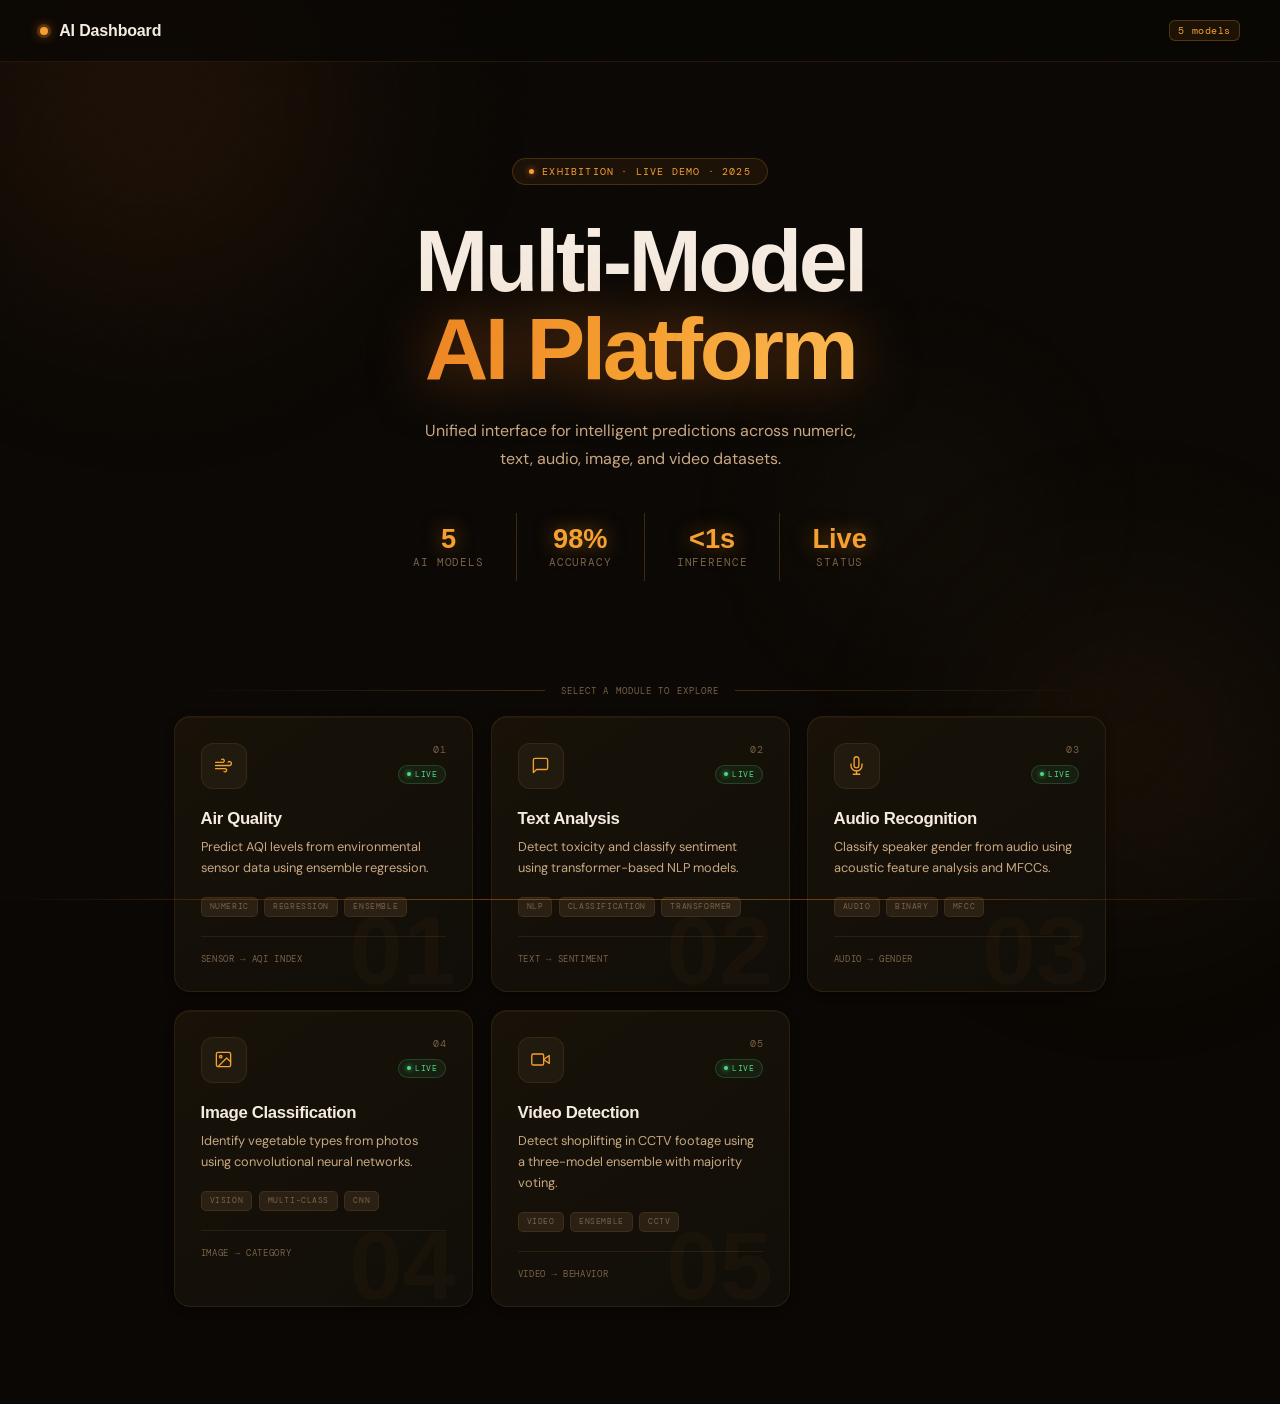
==== templates/index.html @ ebd384e9 "First and Final Commit" ====
<!DOCTYPE html>
<html lang="en">
<head>
<meta charset="UTF-8">
<meta name="viewport" content="width=device-width, initial-scale=1.0">
<title>Multi-Model AI Dashboard</title>
<link href="https://fonts.googleapis.com/css2?family=DM+Sans:wght@300;400;500;600&family=DM+Mono:wght@400;500&display=swap" rel="stylesheet">
<style>
*, *::before, *::after { box-sizing: border-box; margin: 0; padding: 0; }

:root {
  --bg:        #0a0704;
  --bg2:       #110e09;
  --surface:   #181208;
  --surface2:  #211a0e;
  --surface3:  #2a2114;

  --border:    rgba(255,160,60,0.10);
  --border2:   rgba(255,160,60,0.22);
  --border3:   rgba(255,160,60,0.40);

  --text:      #f5ebe0;
  --text2:     #c9a882;
  --muted:     #7a6248;

  --accent:       #e8721c;
  --accent2:      #f5a030;
  --accent3:      #ffc96a;
  --accent-glow:  rgba(232,114,28,0.35);
  --accent-light: rgba(232,114,28,0.08);
  --accent-mid:   rgba(232,114,28,0.18);

  --sans: 'DM Sans', sans-serif;
  --display: 'Syne', sans-serif;
  --mono: 'DM Mono', monospace;

  --r: 16px;
}

html { scroll-behavior: smooth; }

body {
  font-family: var(--sans);
  background: var(--bg);
  color: var(--text);
  min-height: 100vh;
  overflow-x: hidden;
}

/* ─── NOISE OVERLAY ─── */
body::before {
  content: '';
  position: fixed; inset: 0; z-index: 0;
  background-image: url("data:image/svg+xml,%3Csvg viewBox='0 0 256 256' xmlns='http://www.w3.org/2000/svg'%3E%3Cfilter id='n'%3E%3CfeTurbulence type='fractalNoise' baseFrequency='0.9' numOctaves='4' stitchTiles='stitch'/%3E%3C/filter%3E%3Crect width='100%25' height='100%25' filter='url(%23n)' opacity='0.04'/%3E%3C/svg%3E");
  background-size: 200px;
  pointer-events: none;
  opacity: 0.6;
}

/* ─── AMBIENT GLOW ORBS ─── */
.orb {
  position: fixed; border-radius: 50%;
  filter: blur(80px); pointer-events: none; z-index: 0;
  animation: drift 18s ease-in-out infinite alternate;
}
.orb-1 {
  width: 600px; height: 600px;
  background: radial-gradient(circle, rgba(232,114,28,0.12) 0%, transparent 70%);
  top: -200px; left: -150px;
}
.orb-2 {
  width: 500px; height: 500px;
  background: radial-gradient(circle, rgba(245,160,48,0.08) 0%, transparent 70%);
  bottom: -100px; right: -100px;
  animation-delay: -9s; animation-direction: alternate-reverse;
}
.orb-3 {
  width: 300px; height: 300px;
  background: radial-gradient(circle, rgba(255,201,106,0.06) 0%, transparent 70%);
  top: 40%; left: 60%;
  animation-delay: -4s;
}
@keyframes drift {
  from { transform: translate(0,0) scale(1); }
  to   { transform: translate(30px, 40px) scale(1.08); }
}

/* ─── NAV ─── */
nav {
  display: flex; align-items: center; justify-content: space-between;
  padding: 0 2.5rem; height: 62px;
  background: rgba(10,7,4,0.75);
  backdrop-filter: blur(20px);
  border-bottom: 1px solid var(--border);
  position: sticky; top: 0; z-index: 100;
}
.nav-left { display: flex; align-items: center; gap: 0.7rem; }
.nav-dot {
  width: 8px; height: 8px; border-radius: 50%;
  background: var(--accent2);
  box-shadow: 0 0 0 3px rgba(245,160,48,0.2), 0 0 12px var(--accent);
  animation: pulse 2.5s ease infinite;
}
@keyframes pulse {
  0%,100%{ box-shadow: 0 0 0 3px rgba(245,160,48,0.2), 0 0 12px var(--accent); }
  50%    { box-shadow: 0 0 0 6px rgba(245,160,48,0.05), 0 0 24px var(--accent); }
}
.nav-name {
  font-family: var(--display); font-size: 1rem; font-weight: 700;
  color: var(--text); letter-spacing: -0.01em;
}
.nav-badge {
  font-family: var(--mono); font-size: 0.6rem;
  color: var(--accent2); background: rgba(245,160,48,0.08);
  border: 1px solid rgba(245,160,48,0.25); border-radius: 6px;
  padding: 0.18rem 0.5rem; letter-spacing: 0.06em;
}

/* ─── HERO ─── */
.hero {
  position: relative; z-index: 1;
  max-width: 780px; margin: 0 auto;
  padding: 6rem 2rem 3rem;
  text-align: center;
}

.hero-eyebrow {
  display: inline-flex; align-items: center; gap: 0.5rem;
  font-family: var(--mono); font-size: 0.62rem; letter-spacing: 0.12em;
  text-transform: uppercase; color: var(--accent2);
  background: rgba(245,160,48,0.07);
  border: 1px solid rgba(245,160,48,0.2);
  border-radius: 999px; padding: 0.35rem 1rem;
  margin-bottom: 2rem;
  animation: fadeUp 0.5s ease both;
}
.hero-eyebrow::before {
  content: ''; width: 5px; height: 5px; border-radius: 50%;
  background: var(--accent2);
  box-shadow: 0 0 6px var(--accent);
}

.hero h1 {
  font-family: var(--display);
  font-size: clamp(3rem, 7vw, 5.5rem);
  font-weight: 800; line-height: 1.0;
  letter-spacing: -0.04em;
  color: var(--text);
  margin-bottom: 1.5rem;
  animation: fadeUp 0.5s 0.1s ease both;
}
.hero h1 .line2 {
  display: block;
  background: linear-gradient(110deg, var(--accent) 0%, var(--accent2) 50%, var(--accent3) 100%);
  -webkit-background-clip: text; -webkit-text-fill-color: transparent;
  background-clip: text;
  filter: drop-shadow(0 0 30px rgba(232,114,28,0.5));
}

.hero-sub {
  font-size: 1rem; color: var(--text2); line-height: 1.75;
  max-width: 460px; margin: 0 auto 2.5rem;
  animation: fadeUp 0.5s 0.18s ease both;
}

/* stat strip */
.hero-stats {
  display: flex; align-items: center; justify-content: center; gap: 0;
  margin-bottom: 3.5rem;
  animation: fadeUp 0.5s 0.24s ease both;
}
.stat {
  padding: 0.75rem 2rem;
  border-left: 1px solid var(--border2);
  text-align: center;
}
.stat:first-child { border-left: none; }
.stat-val {
  font-family: var(--display); font-size: 1.7rem; font-weight: 800;
  color: var(--accent2); line-height: 1;
  text-shadow: 0 0 20px rgba(245,160,48,0.5);
}
.stat-lbl {
  font-size: 0.67rem; color: var(--muted); letter-spacing: 0.08em;
  text-transform: uppercase; margin-top: 0.2rem;
  font-family: var(--mono);
}

/* ─── SECTION LABEL ─── */
.section-label {
  max-width: 980px; margin: 0 auto;
  padding: 0 1.5rem 1.2rem;
  display: flex; align-items: center; gap: 1rem;
  position: relative; z-index: 1;
  animation: fadeUp 0.5s 0.3s ease both;
}
.section-label::before {
  content: '';
  flex: 1; height: 1px;
  background: linear-gradient(to right, transparent, var(--border2));
}
.section-label-text {
  font-family: var(--mono); font-size: 0.58rem;
  color: var(--muted); letter-spacing: 0.12em; text-transform: uppercase;
  white-space: nowrap;
}
.section-label::after {
  content: '';
  flex: 1; height: 1px;
  background: linear-gradient(to left, transparent, var(--border2));
}

/* ─── GRID ─── */
.grid {
  max-width: 980px; margin: 0 auto;
  padding: 0 1.5rem 6rem;
  display: grid;
  grid-template-columns: repeat(3, 1fr);
  gap: 1.1rem;
  position: relative; z-index: 1;
}
@media(max-width:820px){ .grid{ grid-template-columns: repeat(2,1fr); } }
@media(max-width:520px){ .grid{ grid-template-columns: 1fr; } }

/* ─── CARD ─── */
.card {
  background: linear-gradient(145deg, var(--surface) 0%, var(--bg2) 100%);
  border: 1px solid var(--border);
  border-radius: var(--r);
  padding: 1.6rem;
  cursor: pointer;
  position: relative; overflow: hidden;
  transition: transform 0.3s cubic-bezier(0.34,1.56,0.64,1),
              box-shadow 0.3s ease,
              border-color 0.22s;
  box-shadow: 0 2px 8px rgba(0,0,0,0.4), 0 1px 0 rgba(255,160,60,0.05) inset;
}

/* staggered entry */
.card { animation: cardUp 0.5s ease both; }
.card:nth-child(1){ animation-delay: 0.35s; }
.card:nth-child(2){ animation-delay: 0.42s; }
.card:nth-child(3){ animation-delay: 0.49s; }
.card:nth-child(4){ animation-delay: 0.56s; }
.card:nth-child(5){ animation-delay: 0.63s; }

@keyframes cardUp {
  from { opacity: 0; transform: translateY(24px) scale(0.97); }
  to   { opacity: 1; transform: translateY(0) scale(1); }
}

.card:hover {
  transform: translateY(-7px) scale(1.015);
  box-shadow: 0 20px 50px rgba(0,0,0,0.6),
              0 0 0 1px var(--border2),
              0 0 40px rgba(232,114,28,0.12);
  border-color: var(--border2);
}

/* gradient top bar */
.card::before {
  content: '';
  position: absolute; top: 0; left: 0; right: 0; height: 1px;
  background: linear-gradient(90deg, transparent, var(--accent), var(--accent2), transparent);
  opacity: 0;
  transition: opacity 0.3s ease;
}
.card:hover::before { opacity: 1; }

/* inner glow on hover */
.card::after {
  content: '';
  position: absolute; inset: 0;
  background: radial-gradient(ellipse at 50% 0%, rgba(232,114,28,0.06) 0%, transparent 65%);
  opacity: 0; transition: opacity 0.3s ease;
  pointer-events: none;
}
.card:hover::after { opacity: 1; }

/* number watermark */
.card-watermark {
  position: absolute; bottom: -0.5rem; right: 1rem;
  font-family: var(--display); font-size: 6rem; font-weight: 800;
  color: rgba(255,160,60,0.03); line-height: 1;
  pointer-events: none; user-select: none;
  transition: color 0.3s;
}
.card:hover .card-watermark { color: rgba(255,160,60,0.06); }

/* card top row */
.card-head {
  display: flex; align-items: flex-start; justify-content: space-between;
  margin-bottom: 1.3rem;
}
.card-icon {
  width: 46px; height: 46px; border-radius: 12px;
  background: var(--surface2);
  border: 1px solid var(--border);
  display: flex; align-items: center; justify-content: center;
  position: relative; overflow: hidden;
  transition: background 0.22s, border-color 0.22s, box-shadow 0.22s;
}
.card-icon::before {
  content: '';
  position: absolute; inset: 0;
  background: radial-gradient(circle at 50% 0%, rgba(232,114,28,0.15) 0%, transparent 70%);
  opacity: 0; transition: opacity 0.22s;
}
.card:hover .card-icon { background: rgba(232,114,28,0.1); border-color: var(--border3); box-shadow: 0 0 14px rgba(232,114,28,0.2); }
.card:hover .card-icon::before { opacity: 1; }
.card-icon svg {
  width: 19px; height: 19px;
  stroke: var(--accent2); fill: none;
  stroke-width: 1.7; stroke-linecap: round; stroke-linejoin: round;
  transition: stroke 0.22s, filter 0.22s;
  position: relative; z-index: 1;
}
.card:hover .card-icon svg {
  stroke: var(--accent3);
  filter: drop-shadow(0 0 6px rgba(232,114,28,0.8));
}

.card-meta {
  text-align: right;
}
.card-idx {
  font-family: var(--mono); font-size: 0.6rem;
  color: var(--muted); letter-spacing: 0.08em;
  display: block; margin-bottom: 0.3rem;
}

/* status pill */
.status-pill {
  display: inline-flex; align-items: center; gap: 0.28rem;
  font-family: var(--mono); font-size: 0.52rem; letter-spacing: 0.06em;
  color: #4ade80; background: rgba(74,222,128,0.07);
  border: 1px solid rgba(74,222,128,0.2); border-radius: 999px;
  padding: 0.18rem 0.5rem;
}
.status-pill::before {
  content: ''; width: 4px; height: 4px; border-radius: 50%;
  background: #4ade80;
  box-shadow: 0 0 5px #4ade80;
}

/* card body */
.card-name {
  font-family: var(--display);
  font-size: 1.05rem; font-weight: 700;
  color: var(--text); margin-bottom: 0.4rem;
  letter-spacing: -0.02em;
  transition: color 0.2s;
}
.card:hover .card-name { color: var(--accent3); }
.card-desc {
  font-size: 0.8rem; color: var(--text2);
  line-height: 1.65; margin-bottom: 1.2rem;
}

/* tag row */
.card-tags { display: flex; gap: 0.4rem; flex-wrap: wrap; margin-bottom: 1.2rem; }
.tag {
  font-family: var(--mono); font-size: 0.53rem; letter-spacing: 0.07em;
  text-transform: uppercase; color: var(--muted);
  background: var(--surface3); border: 1px solid var(--border);
  border-radius: 5px; padding: 0.2rem 0.5rem;
  transition: color 0.2s, background 0.2s, border-color 0.2s;
}
.card:hover .tag { color: var(--accent2); background: rgba(232,114,28,0.08); border-color: rgba(232,114,28,0.2); }

/* card footer */
.card-foot {
  display: flex; align-items: center; justify-content: space-between;
  padding-top: 1rem;
  border-top: 1px solid var(--border);
}
.card-type {
  font-family: var(--mono); font-size: 0.57rem;
  color: var(--muted); letter-spacing: 0.07em; text-transform: uppercase;
}
.card-cta {
  display: flex; align-items: center; gap: 0.35rem;
  font-size: 0.73rem; font-weight: 600;
  font-family: var(--display);
  color: var(--accent);
  opacity: 0; transform: translateX(-6px);
  transition: opacity 0.22s, transform 0.22s, color 0.22s;
}
.card:hover .card-cta { opacity: 1; transform: translateX(0); color: var(--accent2); }
.card-cta svg {
  width: 13px; height: 13px;
  stroke: currentColor; fill: none;
  stroke-width: 2.2; stroke-linecap: round; stroke-linejoin: round;
}

/* ─── BOTTOM GLOW LINE ─── */
.bottom-glow {
  position: fixed; bottom: 0; left: 0; right: 0; height: 1px;
  background: linear-gradient(90deg, transparent 0%, var(--accent) 30%, var(--accent2) 50%, var(--accent) 70%, transparent 100%);
  opacity: 0.4; z-index: 99; pointer-events: none;
}

/* ─── ANIMATIONS ─── */
@keyframes fadeUp {
  from { opacity: 0; transform: translateY(16px); }
  to   { opacity: 1; transform: translateY(0); }
}

/* ─── SCROLLBAR ─── */
::-webkit-scrollbar { width: 6px; }
::-webkit-scrollbar-track { background: var(--bg); }
::-webkit-scrollbar-thumb { background: var(--surface3); border-radius: 3px; }
::-webkit-scrollbar-thumb:hover { background: var(--border3); }
</style>
</head>
<body>

<!-- Ambient -->
<div class="orb orb-1"></div>
<div class="orb orb-2"></div>
<div class="orb orb-3"></div>
<div class="bottom-glow"></div>

<!-- NAV -->
<nav>
  <div class="nav-left">
    <div class="nav-dot"></div>
    <div class="nav-name">AI Dashboard</div>
  </div>
  <div class="nav-badge">5 models</div>
</nav>

<!-- HERO -->
<div class="hero">
  <div class="hero-eyebrow">Exhibition · Live Demo · 2025</div>
  <h1>
    Multi-Model
    <span class="line2">AI Platform</span>
  </h1>
  <p class="hero-sub">Unified interface for intelligent predictions across numeric, text, audio, image, and video datasets.</p>

  <div class="hero-stats">
    <div class="stat">
      <div class="stat-val">5</div>
      <div class="stat-lbl">AI Models</div>
    </div>
    <div class="stat">
      <div class="stat-val">98%</div>
      <div class="stat-lbl">Accuracy</div>
    </div>
    <div class="stat">
      <div class="stat-val">&lt;1s</div>
      <div class="stat-lbl">Inference</div>
    </div>
    <div class="stat">
      <div class="stat-val">Live</div>
      <div class="stat-lbl">Status</div>
    </div>
  </div>
</div>

<!-- SECTION LABEL -->
<div class="section-label">
  <span class="section-label-text">Select a module to explore</span>
</div>

<!-- CARD GRID -->
<div class="grid">

  <div class="card" onclick="go('/numeric')">
    <div class="card-watermark">01</div>
    <div class="card-head">
      <div class="card-icon">
        <svg viewBox="0 0 24 24"><path d="M9.59 4.59A2 2 0 1 1 11 8H2m10.59 11.41A2 2 0 1 0 14 16H2m15.73-8.27A2.5 2.5 0 1 1 19.5 12H2"/></svg>
      </div>
      <div class="card-meta">
        <span class="card-idx">01</span>
        <span class="status-pill">LIVE</span>
      </div>
    </div>
    <div class="card-name">Air Quality</div>
    <div class="card-desc">Predict AQI levels from environmental sensor data using ensemble regression.</div>
    <div class="card-tags">
      <span class="tag">Numeric</span>
      <span class="tag">Regression</span>
      <span class="tag">Ensemble</span>
    </div>
    <div class="card-foot">
      <span class="card-type">Sensor → AQI Index</span>
      <span class="card-cta">Open <svg viewBox="0 0 24 24"><line x1="5" y1="12" x2="19" y2="12"/><polyline points="12 5 19 12 12 19"/></svg></span>
    </div>
  </div>

  <div class="card" onclick="go('/text')">
    <div class="card-watermark">02</div>
    <div class="card-head">
      <div class="card-icon">
        <svg viewBox="0 0 24 24"><path d="M21 15a2 2 0 0 1-2 2H7l-4 4V5a2 2 0 0 1 2-2h14a2 2 0 0 1 2 2z"/></svg>
      </div>
      <div class="card-meta">
        <span class="card-idx">02</span>
        <span class="status-pill">LIVE</span>
      </div>
    </div>
    <div class="card-name">Text Analysis</div>
    <div class="card-desc">Detect toxicity and classify sentiment using transformer-based NLP models.</div>
    <div class="card-tags">
      <span class="tag">NLP</span>
      <span class="tag">Classification</span>
      <span class="tag">Transformer</span>
    </div>
    <div class="card-foot">
      <span class="card-type">Text → Sentiment</span>
      <span class="card-cta">Open <svg viewBox="0 0 24 24"><line x1="5" y1="12" x2="19" y2="12"/><polyline points="12 5 19 12 12 19"/></svg></span>
    </div>
  </div>

  <div class="card" onclick="go('/audio')">
    <div class="card-watermark">03</div>
    <div class="card-head">
      <div class="card-icon">
        <svg viewBox="0 0 24 24"><path d="M12 1a3 3 0 0 0-3 3v8a3 3 0 0 0 6 0V4a3 3 0 0 0-3-3z"/><path d="M19 10v2a7 7 0 0 1-14 0v-2"/><line x1="12" y1="19" x2="12" y2="23"/><line x1="8" y1="23" x2="16" y2="23"/></svg>
      </div>
      <div class="card-meta">
        <span class="card-idx">03</span>
        <span class="status-pill">LIVE</span>
      </div>
    </div>
    <div class="card-name">Audio Recognition</div>
    <div class="card-desc">Classify speaker gender from audio using acoustic feature analysis and MFCCs.</div>
    <div class="card-tags">
      <span class="tag">Audio</span>
      <span class="tag">Binary</span>
      <span class="tag">MFCC</span>
    </div>
    <div class="card-foot">
      <span class="card-type">Audio → Gender</span>
      <span class="card-cta">Open <svg viewBox="0 0 24 24"><line x1="5" y1="12" x2="19" y2="12"/><polyline points="12 5 19 12 12 19"/></svg></span>
    </div>
  </div>

  <div class="card" onclick="go('/image')">
    <div class="card-watermark">04</div>
    <div class="card-head">
      <div class="card-icon">
        <svg viewBox="0 0 24 24"><rect x="3" y="3" width="18" height="18" rx="2"/><circle cx="8.5" cy="8.5" r="1.5"/><polyline points="21 15 16 10 5 21"/></svg>
      </div>
      <div class="card-meta">
        <span class="card-idx">04</span>
        <span class="status-pill">LIVE</span>
      </div>
    </div>
    <div class="card-name">Image Classification</div>
    <div class="card-desc">Identify vegetable types from photos using convolutional neural networks.</div>
    <div class="card-tags">
      <span class="tag">Vision</span>
      <span class="tag">Multi-class</span>
      <span class="tag">CNN</span>
    </div>
    <div class="card-foot">
      <span class="card-type">Image → Category</span>
      <span class="card-cta">Open <svg viewBox="0 0 24 24"><line x1="5" y1="12" x2="19" y2="12"/><polyline points="12 5 19 12 12 19"/></svg></span>
    </div>
  </div>

  <div class="card" onclick="go('/video')">
    <div class="card-watermark">05</div>
    <div class="card-head">
      <div class="card-icon">
        <svg viewBox="0 0 24 24"><polygon points="23 7 16 12 23 17 23 7"/><rect x="1" y="5" width="15" height="14" rx="2"/></svg>
      </div>
      <div class="card-meta">
        <span class="card-idx">05</span>
        <span class="status-pill">LIVE</span>
      </div>
    </div>
    <div class="card-name">Video Detection</div>
    <div class="card-desc">Detect shoplifting in CCTV footage using a three-model ensemble with majority voting.</div>
    <div class="card-tags">
      <span class="tag">Video</span>
      <span class="tag">Ensemble</span>
      <span class="tag">CCTV</span>
    </div>
    <div class="card-foot">
      <span class="card-type">Video → Behavior</span>
      <span class="card-cta">Open <svg viewBox="0 0 24 24"><line x1="5" y1="12" x2="19" y2="12"/><polyline points="12 5 19 12 12 19"/></svg></span>
    </div>
  </div>

</div>
<script>
function go(path) { 
  window.location.href = path; 
}

// Subtle parallax on orbs
document.addEventListener('mousemove', e => {
  const x = (e.clientX / window.innerWidth - 0.5) * 20;
  const y = (e.clientY / window.innerHeight - 0.5) * 20;
  document.querySelectorAll('.orb').forEach((orb, i) => {
    const factor = (i + 1) * 0.4;
    orb.style.transform = `translate(${x * factor}px, ${y * factor}px)`;
  });
});

// ✅ AUTO SCROLL AFTER 5 SECONDS
setTimeout(() => {
  document.querySelector('.section-label').scrollIntoView({
    behavior: 'smooth'
  });
}, 5000);
</script>
</body>
</html>
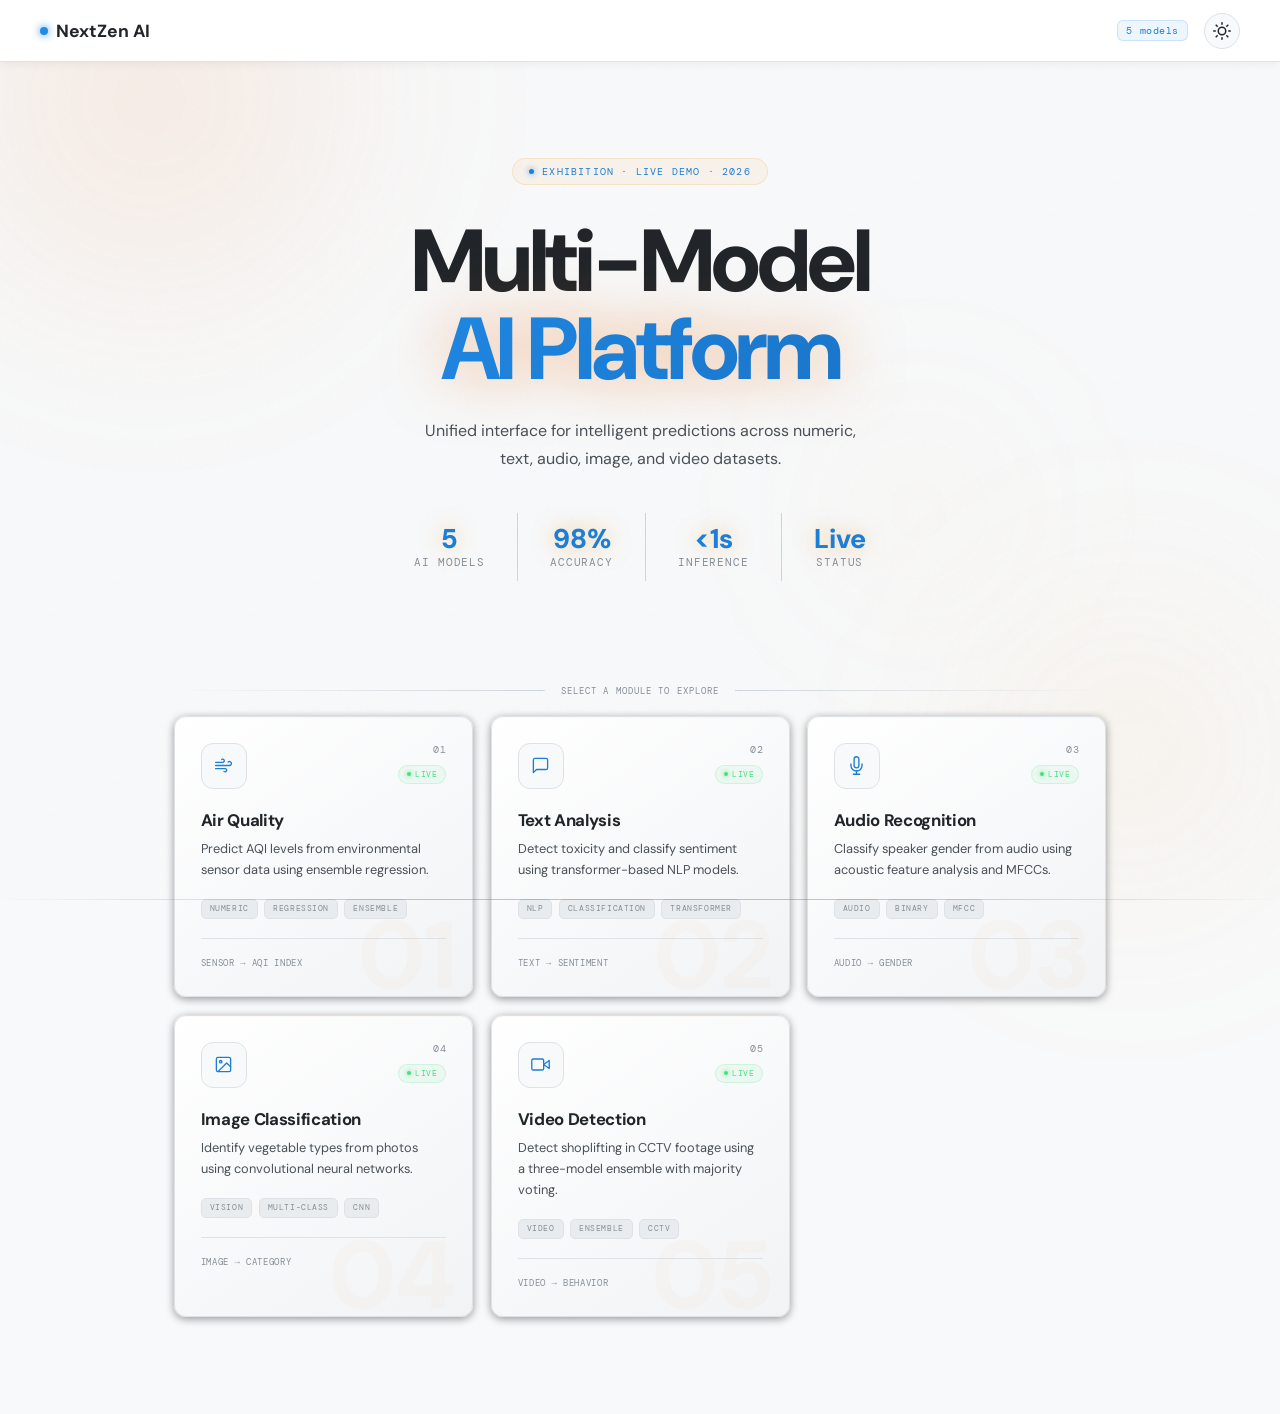
==== commit 210ed42b: "add global CSS styles, UI templates, theme management, and vegetable classification" ====
--- a/templates/index.html
+++ b/templates/index.html
@@ -1,614 +1,847 @@
 <!DOCTYPE html>
 <html lang="en">
+
 <head>
-<meta charset="UTF-8">
-<meta name="viewport" content="width=device-width, initial-scale=1.0">
-<title>Multi-Model AI Dashboard</title>
-<link href="https://fonts.googleapis.com/css2?family=DM+Sans:wght@300;400;500;600&family=DM+Mono:wght@400;500&display=swap" rel="stylesheet">
-<style>
-*, *::before, *::after { box-sizing: border-box; margin: 0; padding: 0; }
-
-:root {
-  --bg:        #0a0704;
-  --bg2:       #110e09;
-  --surface:   #181208;
-  --surface2:  #211a0e;
-  --surface3:  #2a2114;
-
-  --border:    rgba(255,160,60,0.10);
-  --border2:   rgba(255,160,60,0.22);
-  --border3:   rgba(255,160,60,0.40);
-
-  --text:      #f5ebe0;
-  --text2:     #c9a882;
-  --muted:     #7a6248;
-
-  --accent:       #e8721c;
-  --accent2:      #f5a030;
-  --accent3:      #ffc96a;
-  --accent-glow:  rgba(232,114,28,0.35);
-  --accent-light: rgba(232,114,28,0.08);
-  --accent-mid:   rgba(232,114,28,0.18);
-
-  --sans: 'DM Sans', sans-serif;
-  --display: 'Syne', sans-serif;
-  --mono: 'DM Mono', monospace;
-
-  --r: 16px;
-}
-
-html { scroll-behavior: smooth; }
-
-body {
-  font-family: var(--sans);
-  background: var(--bg);
-  color: var(--text);
-  min-height: 100vh;
-  overflow-x: hidden;
-}
-
-/* ─── NOISE OVERLAY ─── */
-body::before {
-  content: '';
-  position: fixed; inset: 0; z-index: 0;
-  background-image: url("data:image/svg+xml,%3Csvg viewBox='0 0 256 256' xmlns='http://www.w3.org/2000/svg'%3E%3Cfilter id='n'%3E%3CfeTurbulence type='fractalNoise' baseFrequency='0.9' numOctaves='4' stitchTiles='stitch'/%3E%3C/filter%3E%3Crect width='100%25' height='100%25' filter='url(%23n)' opacity='0.04'/%3E%3C/svg%3E");
-  background-size: 200px;
-  pointer-events: none;
-  opacity: 0.6;
-}
-
-/* ─── AMBIENT GLOW ORBS ─── */
-.orb {
-  position: fixed; border-radius: 50%;
-  filter: blur(80px); pointer-events: none; z-index: 0;
-  animation: drift 18s ease-in-out infinite alternate;
-}
-.orb-1 {
-  width: 600px; height: 600px;
-  background: radial-gradient(circle, rgba(232,114,28,0.12) 0%, transparent 70%);
-  top: -200px; left: -150px;
-}
-.orb-2 {
-  width: 500px; height: 500px;
-  background: radial-gradient(circle, rgba(245,160,48,0.08) 0%, transparent 70%);
-  bottom: -100px; right: -100px;
-  animation-delay: -9s; animation-direction: alternate-reverse;
-}
-.orb-3 {
-  width: 300px; height: 300px;
-  background: radial-gradient(circle, rgba(255,201,106,0.06) 0%, transparent 70%);
-  top: 40%; left: 60%;
-  animation-delay: -4s;
-}
-@keyframes drift {
-  from { transform: translate(0,0) scale(1); }
-  to   { transform: translate(30px, 40px) scale(1.08); }
-}
-
-/* ─── NAV ─── */
-nav {
-  display: flex; align-items: center; justify-content: space-between;
-  padding: 0 2.5rem; height: 62px;
-  background: rgba(10,7,4,0.75);
-  backdrop-filter: blur(20px);
-  border-bottom: 1px solid var(--border);
-  position: sticky; top: 0; z-index: 100;
-}
-.nav-left { display: flex; align-items: center; gap: 0.7rem; }
-.nav-dot {
-  width: 8px; height: 8px; border-radius: 50%;
-  background: var(--accent2);
-  box-shadow: 0 0 0 3px rgba(245,160,48,0.2), 0 0 12px var(--accent);
-  animation: pulse 2.5s ease infinite;
-}
-@keyframes pulse {
-  0%,100%{ box-shadow: 0 0 0 3px rgba(245,160,48,0.2), 0 0 12px var(--accent); }
-  50%    { box-shadow: 0 0 0 6px rgba(245,160,48,0.05), 0 0 24px var(--accent); }
-}
-.nav-name {
-  font-family: var(--display); font-size: 1rem; font-weight: 700;
-  color: var(--text); letter-spacing: -0.01em;
-}
-.nav-badge {
-  font-family: var(--mono); font-size: 0.6rem;
-  color: var(--accent2); background: rgba(245,160,48,0.08);
-  border: 1px solid rgba(245,160,48,0.25); border-radius: 6px;
-  padding: 0.18rem 0.5rem; letter-spacing: 0.06em;
-}
-
-/* ─── HERO ─── */
-.hero {
-  position: relative; z-index: 1;
-  max-width: 780px; margin: 0 auto;
-  padding: 6rem 2rem 3rem;
-  text-align: center;
-}
-
-.hero-eyebrow {
-  display: inline-flex; align-items: center; gap: 0.5rem;
-  font-family: var(--mono); font-size: 0.62rem; letter-spacing: 0.12em;
-  text-transform: uppercase; color: var(--accent2);
-  background: rgba(245,160,48,0.07);
-  border: 1px solid rgba(245,160,48,0.2);
-  border-radius: 999px; padding: 0.35rem 1rem;
-  margin-bottom: 2rem;
-  animation: fadeUp 0.5s ease both;
-}
-.hero-eyebrow::before {
-  content: ''; width: 5px; height: 5px; border-radius: 50%;
-  background: var(--accent2);
-  box-shadow: 0 0 6px var(--accent);
-}
-
-.hero h1 {
-  font-family: var(--display);
-  font-size: clamp(3rem, 7vw, 5.5rem);
-  font-weight: 800; line-height: 1.0;
-  letter-spacing: -0.04em;
-  color: var(--text);
-  margin-bottom: 1.5rem;
-  animation: fadeUp 0.5s 0.1s ease both;
-}
-.hero h1 .line2 {
-  display: block;
-  background: linear-gradient(110deg, var(--accent) 0%, var(--accent2) 50%, var(--accent3) 100%);
-  -webkit-background-clip: text; -webkit-text-fill-color: transparent;
-  background-clip: text;
-  filter: drop-shadow(0 0 30px rgba(232,114,28,0.5));
-}
-
-.hero-sub {
-  font-size: 1rem; color: var(--text2); line-height: 1.75;
-  max-width: 460px; margin: 0 auto 2.5rem;
-  animation: fadeUp 0.5s 0.18s ease both;
-}
-
-/* stat strip */
-.hero-stats {
-  display: flex; align-items: center; justify-content: center; gap: 0;
-  margin-bottom: 3.5rem;
-  animation: fadeUp 0.5s 0.24s ease both;
-}
-.stat {
-  padding: 0.75rem 2rem;
-  border-left: 1px solid var(--border2);
-  text-align: center;
-}
-.stat:first-child { border-left: none; }
-.stat-val {
-  font-family: var(--display); font-size: 1.7rem; font-weight: 800;
-  color: var(--accent2); line-height: 1;
-  text-shadow: 0 0 20px rgba(245,160,48,0.5);
-}
-.stat-lbl {
-  font-size: 0.67rem; color: var(--muted); letter-spacing: 0.08em;
-  text-transform: uppercase; margin-top: 0.2rem;
-  font-family: var(--mono);
-}
-
-/* ─── SECTION LABEL ─── */
-.section-label {
-  max-width: 980px; margin: 0 auto;
-  padding: 0 1.5rem 1.2rem;
-  display: flex; align-items: center; gap: 1rem;
-  position: relative; z-index: 1;
-  animation: fadeUp 0.5s 0.3s ease both;
-}
-.section-label::before {
-  content: '';
-  flex: 1; height: 1px;
-  background: linear-gradient(to right, transparent, var(--border2));
-}
-.section-label-text {
-  font-family: var(--mono); font-size: 0.58rem;
-  color: var(--muted); letter-spacing: 0.12em; text-transform: uppercase;
-  white-space: nowrap;
-}
-.section-label::after {
-  content: '';
-  flex: 1; height: 1px;
-  background: linear-gradient(to left, transparent, var(--border2));
-}
-
-/* ─── GRID ─── */
-.grid {
-  max-width: 980px; margin: 0 auto;
-  padding: 0 1.5rem 6rem;
-  display: grid;
-  grid-template-columns: repeat(3, 1fr);
-  gap: 1.1rem;
-  position: relative; z-index: 1;
-}
-@media(max-width:820px){ .grid{ grid-template-columns: repeat(2,1fr); } }
-@media(max-width:520px){ .grid{ grid-template-columns: 1fr; } }
-
-/* ─── CARD ─── */
-.card {
-  background: linear-gradient(145deg, var(--surface) 0%, var(--bg2) 100%);
-  border: 1px solid var(--border);
-  border-radius: var(--r);
-  padding: 1.6rem;
-  cursor: pointer;
-  position: relative; overflow: hidden;
-  transition: transform 0.3s cubic-bezier(0.34,1.56,0.64,1),
-              box-shadow 0.3s ease,
-              border-color 0.22s;
-  box-shadow: 0 2px 8px rgba(0,0,0,0.4), 0 1px 0 rgba(255,160,60,0.05) inset;
-}
-
-/* staggered entry */
-.card { animation: cardUp 0.5s ease both; }
-.card:nth-child(1){ animation-delay: 0.35s; }
-.card:nth-child(2){ animation-delay: 0.42s; }
-.card:nth-child(3){ animation-delay: 0.49s; }
-.card:nth-child(4){ animation-delay: 0.56s; }
-.card:nth-child(5){ animation-delay: 0.63s; }
-
-@keyframes cardUp {
-  from { opacity: 0; transform: translateY(24px) scale(0.97); }
-  to   { opacity: 1; transform: translateY(0) scale(1); }
-}
-
-.card:hover {
-  transform: translateY(-7px) scale(1.015);
-  box-shadow: 0 20px 50px rgba(0,0,0,0.6),
-              0 0 0 1px var(--border2),
-              0 0 40px rgba(232,114,28,0.12);
-  border-color: var(--border2);
-}
-
-/* gradient top bar */
-.card::before {
-  content: '';
-  position: absolute; top: 0; left: 0; right: 0; height: 1px;
-  background: linear-gradient(90deg, transparent, var(--accent), var(--accent2), transparent);
-  opacity: 0;
-  transition: opacity 0.3s ease;
-}
-.card:hover::before { opacity: 1; }
-
-/* inner glow on hover */
-.card::after {
-  content: '';
-  position: absolute; inset: 0;
-  background: radial-gradient(ellipse at 50% 0%, rgba(232,114,28,0.06) 0%, transparent 65%);
-  opacity: 0; transition: opacity 0.3s ease;
-  pointer-events: none;
-}
-.card:hover::after { opacity: 1; }
-
-/* number watermark */
-.card-watermark {
-  position: absolute; bottom: -0.5rem; right: 1rem;
-  font-family: var(--display); font-size: 6rem; font-weight: 800;
-  color: rgba(255,160,60,0.03); line-height: 1;
-  pointer-events: none; user-select: none;
-  transition: color 0.3s;
-}
-.card:hover .card-watermark { color: rgba(255,160,60,0.06); }
-
-/* card top row */
-.card-head {
-  display: flex; align-items: flex-start; justify-content: space-between;
-  margin-bottom: 1.3rem;
-}
-.card-icon {
-  width: 46px; height: 46px; border-radius: 12px;
-  background: var(--surface2);
-  border: 1px solid var(--border);
-  display: flex; align-items: center; justify-content: center;
-  position: relative; overflow: hidden;
-  transition: background 0.22s, border-color 0.22s, box-shadow 0.22s;
-}
-.card-icon::before {
-  content: '';
-  position: absolute; inset: 0;
-  background: radial-gradient(circle at 50% 0%, rgba(232,114,28,0.15) 0%, transparent 70%);
-  opacity: 0; transition: opacity 0.22s;
-}
-.card:hover .card-icon { background: rgba(232,114,28,0.1); border-color: var(--border3); box-shadow: 0 0 14px rgba(232,114,28,0.2); }
-.card:hover .card-icon::before { opacity: 1; }
-.card-icon svg {
-  width: 19px; height: 19px;
-  stroke: var(--accent2); fill: none;
-  stroke-width: 1.7; stroke-linecap: round; stroke-linejoin: round;
-  transition: stroke 0.22s, filter 0.22s;
-  position: relative; z-index: 1;
-}
-.card:hover .card-icon svg {
-  stroke: var(--accent3);
-  filter: drop-shadow(0 0 6px rgba(232,114,28,0.8));
-}
-
-.card-meta {
-  text-align: right;
-}
-.card-idx {
-  font-family: var(--mono); font-size: 0.6rem;
-  color: var(--muted); letter-spacing: 0.08em;
-  display: block; margin-bottom: 0.3rem;
-}
-
-/* status pill */
-.status-pill {
-  display: inline-flex; align-items: center; gap: 0.28rem;
-  font-family: var(--mono); font-size: 0.52rem; letter-spacing: 0.06em;
-  color: #4ade80; background: rgba(74,222,128,0.07);
-  border: 1px solid rgba(74,222,128,0.2); border-radius: 999px;
-  padding: 0.18rem 0.5rem;
-}
-.status-pill::before {
-  content: ''; width: 4px; height: 4px; border-radius: 50%;
-  background: #4ade80;
-  box-shadow: 0 0 5px #4ade80;
-}
-
-/* card body */
-.card-name {
-  font-family: var(--display);
-  font-size: 1.05rem; font-weight: 700;
-  color: var(--text); margin-bottom: 0.4rem;
-  letter-spacing: -0.02em;
-  transition: color 0.2s;
-}
-.card:hover .card-name { color: var(--accent3); }
-.card-desc {
-  font-size: 0.8rem; color: var(--text2);
-  line-height: 1.65; margin-bottom: 1.2rem;
-}
-
-/* tag row */
-.card-tags { display: flex; gap: 0.4rem; flex-wrap: wrap; margin-bottom: 1.2rem; }
-.tag {
-  font-family: var(--mono); font-size: 0.53rem; letter-spacing: 0.07em;
-  text-transform: uppercase; color: var(--muted);
-  background: var(--surface3); border: 1px solid var(--border);
-  border-radius: 5px; padding: 0.2rem 0.5rem;
-  transition: color 0.2s, background 0.2s, border-color 0.2s;
-}
-.card:hover .tag { color: var(--accent2); background: rgba(232,114,28,0.08); border-color: rgba(232,114,28,0.2); }
-
-/* card footer */
-.card-foot {
-  display: flex; align-items: center; justify-content: space-between;
-  padding-top: 1rem;
-  border-top: 1px solid var(--border);
-}
-.card-type {
-  font-family: var(--mono); font-size: 0.57rem;
-  color: var(--muted); letter-spacing: 0.07em; text-transform: uppercase;
-}
-.card-cta {
-  display: flex; align-items: center; gap: 0.35rem;
-  font-size: 0.73rem; font-weight: 600;
-  font-family: var(--display);
-  color: var(--accent);
-  opacity: 0; transform: translateX(-6px);
-  transition: opacity 0.22s, transform 0.22s, color 0.22s;
-}
-.card:hover .card-cta { opacity: 1; transform: translateX(0); color: var(--accent2); }
-.card-cta svg {
-  width: 13px; height: 13px;
-  stroke: currentColor; fill: none;
-  stroke-width: 2.2; stroke-linecap: round; stroke-linejoin: round;
-}
-
-/* ─── BOTTOM GLOW LINE ─── */
-.bottom-glow {
-  position: fixed; bottom: 0; left: 0; right: 0; height: 1px;
-  background: linear-gradient(90deg, transparent 0%, var(--accent) 30%, var(--accent2) 50%, var(--accent) 70%, transparent 100%);
-  opacity: 0.4; z-index: 99; pointer-events: none;
-}
-
-/* ─── ANIMATIONS ─── */
-@keyframes fadeUp {
-  from { opacity: 0; transform: translateY(16px); }
-  to   { opacity: 1; transform: translateY(0); }
-}
-
-/* ─── SCROLLBAR ─── */
-::-webkit-scrollbar { width: 6px; }
-::-webkit-scrollbar-track { background: var(--bg); }
-::-webkit-scrollbar-thumb { background: var(--surface3); border-radius: 3px; }
-::-webkit-scrollbar-thumb:hover { background: var(--border3); }
-</style>
+  <meta charset="UTF-8">
+  <meta name="viewport" content="width=device-width, initial-scale=1.0">
+  <title>Multi-Model NextZen AI</title>
+  <link
+    href="https://fonts.googleapis.com/css2?family=DM+Sans:wght@300;400;500;600&family=DM+Mono:wght@400;500&display=swap"
+    rel="stylesheet">
+  <link rel="stylesheet" href="/static/global.css">
+  <script src="/static/theme.js"></script>
+  <style>
+    *,
+    *::before,
+    *::after {
+      box-sizing: border-box;
+      margin: 0;
+      padding: 0;
+    }
+
+    /* Global variables are loaded from static/global.css */
+
+    html {
+      scroll-behavior: smooth;
+    }
+
+    /* ─── NOISE OVERLAY ─── */
+    body::before {
+      content: '';
+      position: fixed;
+      inset: 0;
+      z-index: 0;
+      background-image: url("data:image/svg+xml,%3Csvg viewBox='0 0 256 256' xmlns='http://www.w3.org/2000/svg'%3E%3Cfilter id='n'%3E%3CfeTurbulence type='fractalNoise' baseFrequency='0.9' numOctaves='4' stitchTiles='stitch'/%3E%3C/filter%3E%3Crect width='100%25' height='100%25' filter='url(%23n)' opacity='0.04'/%3E%3C/svg%3E");
+      background-size: 200px;
+      pointer-events: none;
+      opacity: 0.6;
+    }
+
+    /* ─── AMBIENT GLOW ORBS ─── */
+    .orb {
+      position: fixed;
+      border-radius: 50%;
+      filter: blur(80px);
+      pointer-events: none;
+      z-index: 0;
+      animation: drift 18s ease-in-out infinite alternate;
+    }
+
+    .orb-1 {
+      width: 600px;
+      height: 600px;
+      background: radial-gradient(circle, rgba(232, 114, 28, 0.12) 0%, transparent 70%);
+      top: -200px;
+      left: -150px;
+    }
+
+    .orb-2 {
+      width: 500px;
+      height: 500px;
+      background: radial-gradient(circle, rgba(245, 160, 48, 0.08) 0%, transparent 70%);
+      bottom: -100px;
+      right: -100px;
+      animation-delay: -9s;
+      animation-direction: alternate-reverse;
+    }
+
+    .orb-3 {
+      width: 300px;
+      height: 300px;
+      background: radial-gradient(circle, rgba(255, 201, 106, 0.06) 0%, transparent 70%);
+      top: 40%;
+      left: 60%;
+      animation-delay: -4s;
+    }
+
+    @keyframes drift {
+      from {
+        transform: translate(0, 0) scale(1);
+      }
+
+      to {
+        transform: translate(30px, 40px) scale(1.08);
+      }
+    }
+
+    /* Custom nav styles for index.html */
+    .nav-badge {
+      font-family: var(--mono);
+      font-size: 0.6rem;
+      color: var(--accent2);
+      background: var(--accent-light);
+      border: 1px solid var(--accent-mid);
+      border-radius: 6px;
+      padding: 0.18rem 0.5rem;
+      letter-spacing: 0.06em;
+    }
+
+    /* ─── HERO ─── */
+    .hero {
+      position: relative;
+      z-index: 1;
+      max-width: 780px;
+      margin: 0 auto;
+      padding: 6rem 2rem 3rem;
+      text-align: center;
+    }
+
+    .hero-eyebrow {
+      display: inline-flex;
+      align-items: center;
+      gap: 0.5rem;
+      font-family: var(--mono);
+      font-size: 0.62rem;
+      letter-spacing: 0.12em;
+      text-transform: uppercase;
+      color: var(--accent2);
+      background: rgba(245, 160, 48, 0.07);
+      border: 1px solid rgba(245, 160, 48, 0.2);
+      border-radius: 999px;
+      padding: 0.35rem 1rem;
+      margin-bottom: 2rem;
+      animation: fadeUp 0.5s ease both;
+    }
+
+    .hero-eyebrow::before {
+      content: '';
+      width: 5px;
+      height: 5px;
+      border-radius: 50%;
+      background: var(--accent2);
+      box-shadow: 0 0 6px var(--accent);
+    }
+
+    .hero h1 {
+      font-family: var(--display);
+      font-size: clamp(3rem, 7vw, 5.5rem);
+      font-weight: 800;
+      line-height: 1.0;
+      letter-spacing: -0.04em;
+      color: var(--text);
+      margin-bottom: 1.5rem;
+      animation: fadeUp 0.5s 0.1s ease both;
+    }
+
+    .hero h1 .line2 {
+      display: block;
+      background: linear-gradient(110deg, var(--accent) 0%, var(--accent2) 50%, var(--accent3) 100%);
+      -webkit-background-clip: text;
+      -webkit-text-fill-color: transparent;
+      background-clip: text;
+      filter: drop-shadow(0 0 30px rgba(232, 114, 28, 0.5));
+    }
+
+    .hero-sub {
+      font-size: 1rem;
+      color: var(--text2);
+      line-height: 1.75;
+      max-width: 460px;
+      margin: 0 auto 2.5rem;
+      animation: fadeUp 0.5s 0.18s ease both;
+    }
+
+    /* stat strip */
+    .hero-stats {
+      display: flex;
+      align-items: center;
+      justify-content: center;
+      gap: 0;
+      margin-bottom: 3.5rem;
+      animation: fadeUp 0.5s 0.24s ease both;
+    }
+
+    .stat {
+      padding: 0.75rem 2rem;
+      border-left: 1px solid var(--border2);
+      text-align: center;
+    }
+
+    .stat:first-child {
+      border-left: none;
+    }
+
+    .stat-val {
+      font-family: var(--display);
+      font-size: 1.7rem;
+      font-weight: 800;
+      color: var(--accent2);
+      line-height: 1;
+      text-shadow: 0 0 20px rgba(245, 160, 48, 0.5);
+    }
+
+    .stat-lbl {
+      font-size: 0.67rem;
+      color: var(--muted);
+      letter-spacing: 0.08em;
+      text-transform: uppercase;
+      margin-top: 0.2rem;
+      font-family: var(--mono);
+    }
+
+    /* ─── SECTION LABEL ─── */
+    .section-label {
+      max-width: 980px;
+      margin: 0 auto;
+      padding: 0 1.5rem 1.2rem;
+      display: flex;
+      align-items: center;
+      gap: 1rem;
+      position: relative;
+      z-index: 1;
+      animation: fadeUp 0.5s 0.3s ease both;
+    }
+
+    .section-label::before {
+      content: '';
+      flex: 1;
+      height: 1px;
+      background: linear-gradient(to right, transparent, var(--border2));
+    }
+
+    .section-label-text {
+      font-family: var(--mono);
+      font-size: 0.58rem;
+      color: var(--muted);
+      letter-spacing: 0.12em;
+      text-transform: uppercase;
+      white-space: nowrap;
+    }
+
+    .section-label::after {
+      content: '';
+      flex: 1;
+      height: 1px;
+      background: linear-gradient(to left, transparent, var(--border2));
+    }
+
+    /* ─── GRID ─── */
+    .grid {
+      max-width: 980px;
+      margin: 0 auto;
+      padding: 0 1.5rem 6rem;
+      display: grid;
+      grid-template-columns: repeat(3, 1fr);
+      gap: 1.1rem;
+      position: relative;
+      z-index: 1;
+    }
+
+    @media(max-width:820px) {
+      .grid {
+        grid-template-columns: repeat(2, 1fr);
+      }
+    }
+
+    @media(max-width:520px) {
+      .grid {
+        grid-template-columns: 1fr;
+      }
+    }
+
+    /* ─── CARD ─── */
+    .card {
+      background: linear-gradient(145deg, var(--surface) 0%, var(--bg2) 100%);
+      border: 1px solid var(--border);
+      border-radius: var(--r);
+      padding: 1.6rem;
+      cursor: pointer;
+      position: relative;
+      overflow: hidden;
+      transition: transform 0.3s cubic-bezier(0.34, 1.56, 0.64, 1),
+        box-shadow 0.3s ease,
+        border-color 0.22s;
+      box-shadow: 0 2px 8px rgba(0, 0, 0, 0.4), 0 1px 0 rgba(255, 160, 60, 0.05) inset;
+    }
+
+    /* staggered entry */
+    .card {
+      animation: cardUp 0.5s ease both;
+    }
+
+    .card:nth-child(1) {
+      animation-delay: 0.35s;
+    }
+
+    .card:nth-child(2) {
+      animation-delay: 0.42s;
+    }
+
+    .card:nth-child(3) {
+      animation-delay: 0.49s;
+    }
+
+    .card:nth-child(4) {
+      animation-delay: 0.56s;
+    }
+
+    .card:nth-child(5) {
+      animation-delay: 0.63s;
+    }
+
+    @keyframes cardUp {
+      from {
+        opacity: 0;
+        transform: translateY(24px) scale(0.97);
+      }
+
+      to {
+        opacity: 1;
+        transform: translateY(0) scale(1);
+      }
+    }
+
+    .card:hover {
+      transform: translateY(-7px) scale(1.015);
+      box-shadow: 0 20px 50px rgba(0, 0, 0, 0.6),
+        0 0 0 1px var(--border2),
+        0 0 40px rgba(232, 114, 28, 0.12);
+      border-color: var(--border2);
+    }
+
+    /* gradient top bar */
+    .card::before {
+      content: '';
+      position: absolute;
+      top: 0;
+      left: 0;
+      right: 0;
+      height: 1px;
+      background: linear-gradient(90deg, transparent, var(--accent), var(--accent2), transparent);
+      opacity: 0;
+      transition: opacity 0.3s ease;
+    }
+
+    .card:hover::before {
+      opacity: 1;
+    }
+
+    /* inner glow on hover */
+    .card::after {
+      content: '';
+      position: absolute;
+      inset: 0;
+      background: radial-gradient(ellipse at 50% 0%, rgba(232, 114, 28, 0.06) 0%, transparent 65%);
+      opacity: 0;
+      transition: opacity 0.3s ease;
+      pointer-events: none;
+    }
+
+    .card:hover::after {
+      opacity: 1;
+    }
+
+    /* number watermark */
+    .card-watermark {
+      position: absolute;
+      bottom: -0.5rem;
+      right: 1rem;
+      font-family: var(--display);
+      font-size: 6rem;
+      font-weight: 800;
+      color: rgba(255, 160, 60, 0.03);
+      line-height: 1;
+      pointer-events: none;
+      user-select: none;
+      transition: color 0.3s;
+    }
+
+    .card:hover .card-watermark {
+      color: rgba(255, 160, 60, 0.06);
+    }
+
+    /* card top row */
+    .card-head {
+      display: flex;
+      align-items: flex-start;
+      justify-content: space-between;
+      margin-bottom: 1.3rem;
+    }
+
+    .card-icon {
+      width: 46px;
+      height: 46px;
+      border-radius: 12px;
+      background: var(--surface2);
+      border: 1px solid var(--border);
+      display: flex;
+      align-items: center;
+      justify-content: center;
+      position: relative;
+      overflow: hidden;
+      transition: background 0.22s, border-color 0.22s, box-shadow 0.22s;
+    }
+
+    .card-icon::before {
+      content: '';
+      position: absolute;
+      inset: 0;
+      background: radial-gradient(circle at 50% 0%, rgba(232, 114, 28, 0.15) 0%, transparent 70%);
+      opacity: 0;
+      transition: opacity 0.22s;
+    }
+
+    .card:hover .card-icon {
+      background: rgba(232, 114, 28, 0.1);
+      border-color: var(--border3);
+      box-shadow: 0 0 14px rgba(232, 114, 28, 0.2);
+    }
+
+    .card:hover .card-icon::before {
+      opacity: 1;
+    }
+
+    .card-icon svg {
+      width: 19px;
+      height: 19px;
+      stroke: var(--accent2);
+      fill: none;
+      stroke-width: 1.7;
+      stroke-linecap: round;
+      stroke-linejoin: round;
+      transition: stroke 0.22s, filter 0.22s;
+      position: relative;
+      z-index: 1;
+    }
+
+    .card:hover .card-icon svg {
+      stroke: var(--accent3);
+      filter: drop-shadow(0 0 6px rgba(232, 114, 28, 0.8));
+    }
+
+    .card-meta {
+      text-align: right;
+    }
+
+    .card-idx {
+      font-family: var(--mono);
+      font-size: 0.6rem;
+      color: var(--muted);
+      letter-spacing: 0.08em;
+      display: block;
+      margin-bottom: 0.3rem;
+    }
+
+    /* status pill */
+    .status-pill {
+      display: inline-flex;
+      align-items: center;
+      gap: 0.28rem;
+      font-family: var(--mono);
+      font-size: 0.52rem;
+      letter-spacing: 0.06em;
+      color: #4ade80;
+      background: rgba(74, 222, 128, 0.07);
+      border: 1px solid rgba(74, 222, 128, 0.2);
+      border-radius: 999px;
+      padding: 0.18rem 0.5rem;
+    }
+
+    .status-pill::before {
+      content: '';
+      width: 4px;
+      height: 4px;
+      border-radius: 50%;
+      background: #4ade80;
+      box-shadow: 0 0 5px #4ade80;
+    }
+
+    /* card body */
+    .card-name {
+      font-family: var(--display);
+      font-size: 1.05rem;
+      font-weight: 700;
+      color: var(--text);
+      margin-bottom: 0.4rem;
+      letter-spacing: -0.02em;
+      transition: color 0.2s;
+    }
+
+    .card:hover .card-name {
+      color: var(--accent3);
+    }
+
+    .card-desc {
+      font-size: 0.8rem;
+      color: var(--text2);
+      line-height: 1.65;
+      margin-bottom: 1.2rem;
+    }
+
+    /* tag row */
+    .card-tags {
+      display: flex;
+      gap: 0.4rem;
+      flex-wrap: wrap;
+      margin-bottom: 1.2rem;
+    }
+
+    .tag {
+      font-family: var(--mono);
+      font-size: 0.53rem;
+      letter-spacing: 0.07em;
+      text-transform: uppercase;
+      color: var(--muted);
+      background: var(--surface3);
+      border: 1px solid var(--border);
+      border-radius: 5px;
+      padding: 0.2rem 0.5rem;
+      transition: color 0.2s, background 0.2s, border-color 0.2s;
+    }
+
+    .card:hover .tag {
+      color: var(--accent2);
+      background: rgba(232, 114, 28, 0.08);
+      border-color: rgba(232, 114, 28, 0.2);
+    }
+
+    /* card footer */
+    .card-foot {
+      display: flex;
+      align-items: center;
+      justify-content: space-between;
+      padding-top: 1rem;
+      border-top: 1px solid var(--border);
+    }
+
+    .card-type {
+      font-family: var(--mono);
+      font-size: 0.57rem;
+      color: var(--muted);
+      letter-spacing: 0.07em;
+      text-transform: uppercase;
+    }
+
+    .card-cta {
+      display: flex;
+      align-items: center;
+      gap: 0.35rem;
+      font-size: 0.73rem;
+      font-weight: 600;
+      font-family: var(--display);
+      color: var(--accent);
+      opacity: 0;
+      transform: translateX(-6px);
+      transition: opacity 0.22s, transform 0.22s, color 0.22s;
+    }
+
+    .card:hover .card-cta {
+      opacity: 1;
+      transform: translateX(0);
+      color: var(--accent2);
+    }
+
+    .card-cta svg {
+      width: 13px;
+      height: 13px;
+      stroke: currentColor;
+      fill: none;
+      stroke-width: 2.2;
+      stroke-linecap: round;
+      stroke-linejoin: round;
+    }
+
+    /* ─── BOTTOM GLOW LINE ─── */
+    .bottom-glow {
+      position: fixed;
+      bottom: 0;
+      left: 0;
+      right: 0;
+      height: 1px;
+      background: linear-gradient(90deg, transparent 0%, var(--accent) 30%, var(--accent2) 50%, var(--accent) 70%, transparent 100%);
+      opacity: 0.4;
+      z-index: 99;
+      pointer-events: none;
+    }
+
+    /* ─── ANIMATIONS ─── */
+    @keyframes fadeUp {
+      from {
+        opacity: 0;
+        transform: translateY(16px);
+      }
+
+      to {
+        opacity: 1;
+        transform: translateY(0);
+      }
+    }
+
+    /* ─── SCROLLBAR ─── */
+    ::-webkit-scrollbar {
+      width: 6px;
+    }
+
+    ::-webkit-scrollbar-track {
+      background: var(--bg);
+    }
+
+    ::-webkit-scrollbar-thumb {
+      background: var(--surface3);
+      border-radius: 3px;
+    }
+
+    ::-webkit-scrollbar-thumb:hover {
+      background: var(--border3);
+    }
+  </style>
 </head>
+
 <body>
 
-<!-- Ambient -->
-<div class="orb orb-1"></div>
-<div class="orb orb-2"></div>
-<div class="orb orb-3"></div>
-<div class="bottom-glow"></div>
-
-<!-- NAV -->
-<nav>
-  <div class="nav-left">
-    <div class="nav-dot"></div>
-    <div class="nav-name">AI Dashboard</div>
-  </div>
-  <div class="nav-badge">5 models</div>
-</nav>
-
-<!-- HERO -->
-<div class="hero">
-  <div class="hero-eyebrow">Exhibition · Live Demo · 2025</div>
-  <h1>
-    Multi-Model
-    <span class="line2">AI Platform</span>
-  </h1>
-  <p class="hero-sub">Unified interface for intelligent predictions across numeric, text, audio, image, and video datasets.</p>
-
-  <div class="hero-stats">
-    <div class="stat">
-      <div class="stat-val">5</div>
-      <div class="stat-lbl">AI Models</div>
+  <!-- Ambient -->
+  <div class="orb orb-1"></div>
+  <div class="orb orb-2"></div>
+  <div class="orb orb-3"></div>
+  <div class="bottom-glow"></div>
+
+  <!-- NAV -->
+  <nav class="global-nav">
+    <div class="nav-left">
+      <a href="/" class="nav-name">
+        <div style="width:8px;height:8px;border-radius:50%;background:var(--accent);box-shadow:0 0 8px var(--accent);">
+        </div>
+        NextZen AI
+      </a>
     </div>
-    <div class="stat">
-      <div class="stat-val">98%</div>
-      <div class="stat-lbl">Accuracy</div>
+    <div style="display: flex; align-items: center; gap: 1rem;">
+      <div class="nav-badge">5 models</div>
+      <button id="theme-toggle" class="theme-toggle" aria-label="Toggle Theme"></button>
     </div>
-    <div class="stat">
-      <div class="stat-val">&lt;1s</div>
-      <div class="stat-lbl">Inference</div>
-    </div>
-    <div class="stat">
-      <div class="stat-val">Live</div>
-      <div class="stat-lbl">Status</div>
+  </nav>
+
+  <!-- HERO -->
+  <div class="hero">
+    <div class="hero-eyebrow">Exhibition · Live Demo · 2026</div>
+    <h1>
+      Multi-Model
+      <span class="line2">AI Platform</span>
+    </h1>
+    <p class="hero-sub">Unified interface for intelligent predictions across numeric, text, audio, image, and video
+      datasets.</p>
+
+    <div class="hero-stats">
+      <div class="stat">
+        <div class="stat-val">5</div>
+        <div class="stat-lbl">AI Models</div>
+      </div>
+      <div class="stat">
+        <div class="stat-val">98%</div>
+        <div class="stat-lbl">Accuracy</div>
+      </div>
+      <div class="stat">
+        <div class="stat-val">&lt;1s</div>
+        <div class="stat-lbl">Inference</div>
+      </div>
+      <div class="stat">
+        <div class="stat-val">Live</div>
+        <div class="stat-lbl">Status</div>
+      </div>
     </div>
   </div>
-</div>
-
-<!-- SECTION LABEL -->
-<div class="section-label">
-  <span class="section-label-text">Select a module to explore</span>
-</div>
-
-<!-- CARD GRID -->
-<div class="grid">
-
-  <div class="card" onclick="go('/numeric')">
-    <div class="card-watermark">01</div>
-    <div class="card-head">
-      <div class="card-icon">
-        <svg viewBox="0 0 24 24"><path d="M9.59 4.59A2 2 0 1 1 11 8H2m10.59 11.41A2 2 0 1 0 14 16H2m15.73-8.27A2.5 2.5 0 1 1 19.5 12H2"/></svg>
-      </div>
-      <div class="card-meta">
-        <span class="card-idx">01</span>
-        <span class="status-pill">LIVE</span>
+
+  <!-- SECTION LABEL -->
+  <div class="section-label">
+    <span class="section-label-text">Select a module to explore</span>
+  </div>
+
+  <!-- CARD GRID -->
+  <div class="grid">
+
+    <div class="card" onclick="go('/numeric')">
+      <div class="card-watermark">01</div>
+      <div class="card-head">
+        <div class="card-icon">
+          <svg viewBox="0 0 24 24">
+            <path d="M9.59 4.59A2 2 0 1 1 11 8H2m10.59 11.41A2 2 0 1 0 14 16H2m15.73-8.27A2.5 2.5 0 1 1 19.5 12H2" />
+          </svg>
+        </div>
+        <div class="card-meta">
+          <span class="card-idx">01</span>
+          <span class="status-pill">LIVE</span>
+        </div>
+      </div>
+      <div class="card-name">Air Quality</div>
+      <div class="card-desc">Predict AQI levels from environmental sensor data using ensemble regression.</div>
+      <div class="card-tags">
+        <span class="tag">Numeric</span>
+        <span class="tag">Regression</span>
+        <span class="tag">Ensemble</span>
+      </div>
+      <div class="card-foot">
+        <span class="card-type">Sensor → AQI Index</span>
+        <span class="card-cta">Open <svg viewBox="0 0 24 24">
+            <line x1="5" y1="12" x2="19" y2="12" />
+            <polyline points="12 5 19 12 12 19" />
+          </svg></span>
       </div>
     </div>
-    <div class="card-name">Air Quality</div>
-    <div class="card-desc">Predict AQI levels from environmental sensor data using ensemble regression.</div>
-    <div class="card-tags">
-      <span class="tag">Numeric</span>
-      <span class="tag">Regression</span>
-      <span class="tag">Ensemble</span>
+
+    <div class="card" onclick="go('/text')">
+      <div class="card-watermark">02</div>
+      <div class="card-head">
+        <div class="card-icon">
+          <svg viewBox="0 0 24 24">
+            <path d="M21 15a2 2 0 0 1-2 2H7l-4 4V5a2 2 0 0 1 2-2h14a2 2 0 0 1 2 2z" />
+          </svg>
+        </div>
+        <div class="card-meta">
+          <span class="card-idx">02</span>
+          <span class="status-pill">LIVE</span>
+        </div>
+      </div>
+      <div class="card-name">Text Analysis</div>
+      <div class="card-desc">Detect toxicity and classify sentiment using transformer-based NLP models.</div>
+      <div class="card-tags">
+        <span class="tag">NLP</span>
+        <span class="tag">Classification</span>
+        <span class="tag">Transformer</span>
+      </div>
+      <div class="card-foot">
+        <span class="card-type">Text → Sentiment</span>
+        <span class="card-cta">Open <svg viewBox="0 0 24 24">
+            <line x1="5" y1="12" x2="19" y2="12" />
+            <polyline points="12 5 19 12 12 19" />
+          </svg></span>
+      </div>
     </div>
-    <div class="card-foot">
-      <span class="card-type">Sensor → AQI Index</span>
-      <span class="card-cta">Open <svg viewBox="0 0 24 24"><line x1="5" y1="12" x2="19" y2="12"/><polyline points="12 5 19 12 12 19"/></svg></span>
+
+    <div class="card" onclick="go('/audio')">
+      <div class="card-watermark">03</div>
+      <div class="card-head">
+        <div class="card-icon">
+          <svg viewBox="0 0 24 24">
+            <path d="M12 1a3 3 0 0 0-3 3v8a3 3 0 0 0 6 0V4a3 3 0 0 0-3-3z" />
+            <path d="M19 10v2a7 7 0 0 1-14 0v-2" />
+            <line x1="12" y1="19" x2="12" y2="23" />
+            <line x1="8" y1="23" x2="16" y2="23" />
+          </svg>
+        </div>
+        <div class="card-meta">
+          <span class="card-idx">03</span>
+          <span class="status-pill">LIVE</span>
+        </div>
+      </div>
+      <div class="card-name">Audio Recognition</div>
+      <div class="card-desc">Classify speaker gender from audio using acoustic feature analysis and MFCCs.</div>
+      <div class="card-tags">
+        <span class="tag">Audio</span>
+        <span class="tag">Binary</span>
+        <span class="tag">MFCC</span>
+      </div>
+      <div class="card-foot">
+        <span class="card-type">Audio → Gender</span>
+        <span class="card-cta">Open <svg viewBox="0 0 24 24">
+            <line x1="5" y1="12" x2="19" y2="12" />
+            <polyline points="12 5 19 12 12 19" />
+          </svg></span>
+      </div>
     </div>
+
+    <div class="card" onclick="go('/image')">
+      <div class="card-watermark">04</div>
+      <div class="card-head">
+        <div class="card-icon">
+          <svg viewBox="0 0 24 24">
+            <rect x="3" y="3" width="18" height="18" rx="2" />
+            <circle cx="8.5" cy="8.5" r="1.5" />
+            <polyline points="21 15 16 10 5 21" />
+          </svg>
+        </div>
+        <div class="card-meta">
+          <span class="card-idx">04</span>
+          <span class="status-pill">LIVE</span>
+        </div>
+      </div>
+      <div class="card-name">Image Classification</div>
+      <div class="card-desc">Identify vegetable types from photos using convolutional neural networks.</div>
+      <div class="card-tags">
+        <span class="tag">Vision</span>
+        <span class="tag">Multi-class</span>
+        <span class="tag">CNN</span>
+      </div>
+      <div class="card-foot">
+        <span class="card-type">Image → Category</span>
+        <span class="card-cta">Open <svg viewBox="0 0 24 24">
+            <line x1="5" y1="12" x2="19" y2="12" />
+            <polyline points="12 5 19 12 12 19" />
+          </svg></span>
+      </div>
+    </div>
+
+    <div class="card" onclick="go('/video')">
+      <div class="card-watermark">05</div>
+      <div class="card-head">
+        <div class="card-icon">
+          <svg viewBox="0 0 24 24">
+            <polygon points="23 7 16 12 23 17 23 7" />
+            <rect x="1" y="5" width="15" height="14" rx="2" />
+          </svg>
+        </div>
+        <div class="card-meta">
+          <span class="card-idx">05</span>
+          <span class="status-pill">LIVE</span>
+        </div>
+      </div>
+      <div class="card-name">Video Detection</div>
+      <div class="card-desc">Detect shoplifting in CCTV footage using a three-model ensemble with majority voting.</div>
+      <div class="card-tags">
+        <span class="tag">Video</span>
+        <span class="tag">Ensemble</span>
+        <span class="tag">CCTV</span>
+      </div>
+      <div class="card-foot">
+        <span class="card-type">Video → Behavior</span>
+        <span class="card-cta">Open <svg viewBox="0 0 24 24">
+            <line x1="5" y1="12" x2="19" y2="12" />
+            <polyline points="12 5 19 12 12 19" />
+          </svg></span>
+      </div>
+    </div>
+
   </div>
-
-  <div class="card" onclick="go('/text')">
-    <div class="card-watermark">02</div>
-    <div class="card-head">
-      <div class="card-icon">
-        <svg viewBox="0 0 24 24"><path d="M21 15a2 2 0 0 1-2 2H7l-4 4V5a2 2 0 0 1 2-2h14a2 2 0 0 1 2 2z"/></svg>
-      </div>
-      <div class="card-meta">
-        <span class="card-idx">02</span>
-        <span class="status-pill">LIVE</span>
-      </div>
-    </div>
-    <div class="card-name">Text Analysis</div>
-    <div class="card-desc">Detect toxicity and classify sentiment using transformer-based NLP models.</div>
-    <div class="card-tags">
-      <span class="tag">NLP</span>
-      <span class="tag">Classification</span>
-      <span class="tag">Transformer</span>
-    </div>
-    <div class="card-foot">
-      <span class="card-type">Text → Sentiment</span>
-      <span class="card-cta">Open <svg viewBox="0 0 24 24"><line x1="5" y1="12" x2="19" y2="12"/><polyline points="12 5 19 12 12 19"/></svg></span>
-    </div>
-  </div>
-
-  <div class="card" onclick="go('/audio')">
-    <div class="card-watermark">03</div>
-    <div class="card-head">
-      <div class="card-icon">
-        <svg viewBox="0 0 24 24"><path d="M12 1a3 3 0 0 0-3 3v8a3 3 0 0 0 6 0V4a3 3 0 0 0-3-3z"/><path d="M19 10v2a7 7 0 0 1-14 0v-2"/><line x1="12" y1="19" x2="12" y2="23"/><line x1="8" y1="23" x2="16" y2="23"/></svg>
-      </div>
-      <div class="card-meta">
-        <span class="card-idx">03</span>
-        <span class="status-pill">LIVE</span>
-      </div>
-    </div>
-    <div class="card-name">Audio Recognition</div>
-    <div class="card-desc">Classify speaker gender from audio using acoustic feature analysis and MFCCs.</div>
-    <div class="card-tags">
-      <span class="tag">Audio</span>
-      <span class="tag">Binary</span>
-      <span class="tag">MFCC</span>
-    </div>
-    <div class="card-foot">
-      <span class="card-type">Audio → Gender</span>
-      <span class="card-cta">Open <svg viewBox="0 0 24 24"><line x1="5" y1="12" x2="19" y2="12"/><polyline points="12 5 19 12 12 19"/></svg></span>
-    </div>
-  </div>
-
-  <div class="card" onclick="go('/image')">
-    <div class="card-watermark">04</div>
-    <div class="card-head">
-      <div class="card-icon">
-        <svg viewBox="0 0 24 24"><rect x="3" y="3" width="18" height="18" rx="2"/><circle cx="8.5" cy="8.5" r="1.5"/><polyline points="21 15 16 10 5 21"/></svg>
-      </div>
-      <div class="card-meta">
-        <span class="card-idx">04</span>
-        <span class="status-pill">LIVE</span>
-      </div>
-    </div>
-    <div class="card-name">Image Classification</div>
-    <div class="card-desc">Identify vegetable types from photos using convolutional neural networks.</div>
-    <div class="card-tags">
-      <span class="tag">Vision</span>
-      <span class="tag">Multi-class</span>
-      <span class="tag">CNN</span>
-    </div>
-    <div class="card-foot">
-      <span class="card-type">Image → Category</span>
-      <span class="card-cta">Open <svg viewBox="0 0 24 24"><line x1="5" y1="12" x2="19" y2="12"/><polyline points="12 5 19 12 12 19"/></svg></span>
-    </div>
-  </div>
-
-  <div class="card" onclick="go('/video')">
-    <div class="card-watermark">05</div>
-    <div class="card-head">
-      <div class="card-icon">
-        <svg viewBox="0 0 24 24"><polygon points="23 7 16 12 23 17 23 7"/><rect x="1" y="5" width="15" height="14" rx="2"/></svg>
-      </div>
-      <div class="card-meta">
-        <span class="card-idx">05</span>
-        <span class="status-pill">LIVE</span>
-      </div>
-    </div>
-    <div class="card-name">Video Detection</div>
-    <div class="card-desc">Detect shoplifting in CCTV footage using a three-model ensemble with majority voting.</div>
-    <div class="card-tags">
-      <span class="tag">Video</span>
-      <span class="tag">Ensemble</span>
-      <span class="tag">CCTV</span>
-    </div>
-    <div class="card-foot">
-      <span class="card-type">Video → Behavior</span>
-      <span class="card-cta">Open <svg viewBox="0 0 24 24"><line x1="5" y1="12" x2="19" y2="12"/><polyline points="12 5 19 12 12 19"/></svg></span>
-    </div>
-  </div>
-
-</div>
-<script>
-function go(path) { 
-  window.location.href = path; 
-}
-
-// Subtle parallax on orbs
-document.addEventListener('mousemove', e => {
-  const x = (e.clientX / window.innerWidth - 0.5) * 20;
-  const y = (e.clientY / window.innerHeight - 0.5) * 20;
-  document.querySelectorAll('.orb').forEach((orb, i) => {
-    const factor = (i + 1) * 0.4;
-    orb.style.transform = `translate(${x * factor}px, ${y * factor}px)`;
-  });
-});
-
-// ✅ AUTO SCROLL AFTER 5 SECONDS
-setTimeout(() => {
-  document.querySelector('.section-label').scrollIntoView({
-    behavior: 'smooth'
-  });
-}, 5000);
-</script>
+  <script>
+    function go(path) {
+      window.location.href = path;
+    }
+
+    // Subtle parallax on orbs
+    document.addEventListener('mousemove', e => {
+      const x = (e.clientX / window.innerWidth - 0.5) * 20;
+      const y = (e.clientY / window.innerHeight - 0.5) * 20;
+      document.querySelectorAll('.orb').forEach((orb, i) => {
+        const factor = (i + 1) * 0.4;
+        orb.style.transform = `translate(${x * factor}px, ${y * factor}px)`;
+      });
+    });
+
+    // ✅ AUTO SCROLL AFTER 5 SECONDS
+    setTimeout(() => {
+      document.querySelector('.section-label').scrollIntoView({
+        behavior: 'smooth'
+      });
+    }, 5000);
+  </script>
 </body>
+
 </html>
--- a/static/global.css
+++ b/static/global.css
@@ -0,0 +1,164 @@
+@import url('https://fonts.googleapis.com/css2?family=DM+Sans:wght@300;400;500;600;700&family=DM+Mono:wght@400;500&display=swap');
+
+:root {
+  /* LIGHT THEME GLOBALS */
+  --bg: #f8f9fa;
+  --bg2: #f1f3f5;
+  --surface: #ffffff;
+  --surface2: #f8f9fa;
+  --surface3: #e9ecef;
+
+  --border: #dee2e6;
+  --border2: #ced4da;
+  --border3: #adb5bd;
+
+  --text: #212529;
+  --text2: #495057;
+  --muted: #868e96;
+
+  --accent: #228be6;
+  --accent2: #1c7ed6;
+  --accent3: #1971c2;
+  --accent-glow: rgba(34, 139, 230, 0.35);
+  --accent-light: rgba(34, 139, 230, 0.08);
+  --accent-mid: rgba(34, 139, 230, 0.18);
+
+  --sans: 'DM Sans', sans-serif;
+  --display: 'DM Sans', sans-serif;
+  --mono: 'DM Mono', monospace;
+  --r: 12px;
+}
+
+[data-theme="dark"] {
+  /* DARK THEME GLOBALS (from original dashboard) */
+  --bg: #0a0704;
+  --bg2: #110e09;
+  --surface: #181208;
+  --surface2: #211a0e;
+  --surface3: #2a2114;
+
+  --border: rgba(255,160,60,0.15);
+  --border2: rgba(255,160,60,0.22);
+  --border3: rgba(255,160,60,0.40);
+
+  --text: #f5ebe0;
+  --text2: #c9a882;
+  --muted: #a68a69;
+
+  --accent: #e8721c;
+  --accent2: #f5a030;
+  --accent3: #ffc96a;
+  --accent-glow: rgba(232,114,28,0.35);
+  --accent-light: rgba(232,114,28,0.08);
+  --accent-mid: rgba(232,114,28,0.18);
+}
+
+/* Base Body */
+body {
+  font-family: var(--sans);
+  background: var(--bg);
+  color: var(--text);
+  min-height: 100vh;
+  margin: 0;
+  color-scheme: light;
+  transition: background-color 0.3s ease, color 0.3s ease;
+}
+
+[data-theme="dark"] body {
+  color-scheme: dark;
+}
+
+/* Global inputs: standardizing dropdowns and inputs */
+select, input:not([type="checkbox"]):not([type="radio"]), textarea {
+  width: 100%;
+  padding: 0.75rem 1rem;
+  border: 1px solid var(--border);
+  border-radius: 8px;
+  font-family: var(--sans);
+  font-size: 0.95rem;
+  background-color: var(--surface);
+  color: var(--text);
+  transition: border-color 0.2s, box-shadow 0.2s, background-color 0.2s;
+  outline: none;
+  appearance: none;
+}
+select:focus, input:focus, textarea:focus {
+  border-color: var(--accent);
+  box-shadow: 0 0 0 3px var(--accent-light);
+  background-color: var(--surface);
+}
+
+/* Custom select arrow */
+select {
+  background-image: url("data:image/svg+xml,%3Csvg xmlns='http://www.w3.org/2000/svg' viewBox='0 0 24 24' fill='none' stroke='%23666' stroke-width='2' stroke-linecap='round' stroke-linejoin='round'%3E%3Cpolyline points='6 9 12 15 18 9'%3E%3C/polyline%3E%3C/svg%3E");
+  background-repeat: no-repeat;
+  background-position: right 1rem center;
+  background-size: 1.2rem;
+  padding-right: 2.5rem;
+  -webkit-appearance: none;
+  -moz-appearance: none;
+  appearance: none;
+}
+[data-theme="dark"] select {
+  background-image: url("data:image/svg+xml,%3Csvg xmlns='http://www.w3.org/2000/svg' viewBox='0 0 24 24' fill='none' stroke='%23fff' stroke-width='2' stroke-linecap='round' stroke-linejoin='round'%3E%3Cpolyline points='6 9 12 15 18 9'%3E%3C/polyline%3E%3C/svg%3E");
+}
+
+/* Top Nav Bar for All Pages */
+.global-nav {
+  display: flex;
+  align-items: center;
+  justify-content: space-between;
+  padding: 0 2.5rem;
+  height: 62px;
+  background: var(--surface);
+  border-bottom: 1px solid var(--border);
+  position: sticky;
+  top: 0;
+  z-index: 999;
+  box-shadow: 0 2px 10px rgba(0,0,0,0.05);
+}
+
+.global-nav .nav-left {
+  display: flex;
+  align-items: center;
+  gap: 1rem;
+}
+
+.global-nav .nav-name {
+  font-family: var(--display);
+  font-size: 1.1rem;
+  font-weight: 700;
+  color: var(--text);
+  text-decoration: none;
+  display: flex;
+  align-items: center;
+  gap: 0.5rem;
+}
+.global-nav .nav-name:hover {
+  color: var(--accent);
+}
+
+/* Theme Toggle Button */
+.theme-toggle {
+  background: var(--surface2);
+  border: 1px solid var(--border);
+  color: var(--text);
+  border-radius: 50%;
+  width: 36px;
+  height: 36px;
+  display: flex;
+  align-items: center;
+  justify-content: center;
+  cursor: pointer;
+  transition: all 0.2s ease;
+}
+.theme-toggle:hover {
+  background: var(--surface3);
+  border-color: var(--border2);
+  transform: scale(1.05);
+}
+.theme-toggle svg {
+  width: 18px;
+  height: 18px;
+  fill: currentColor;
+}
